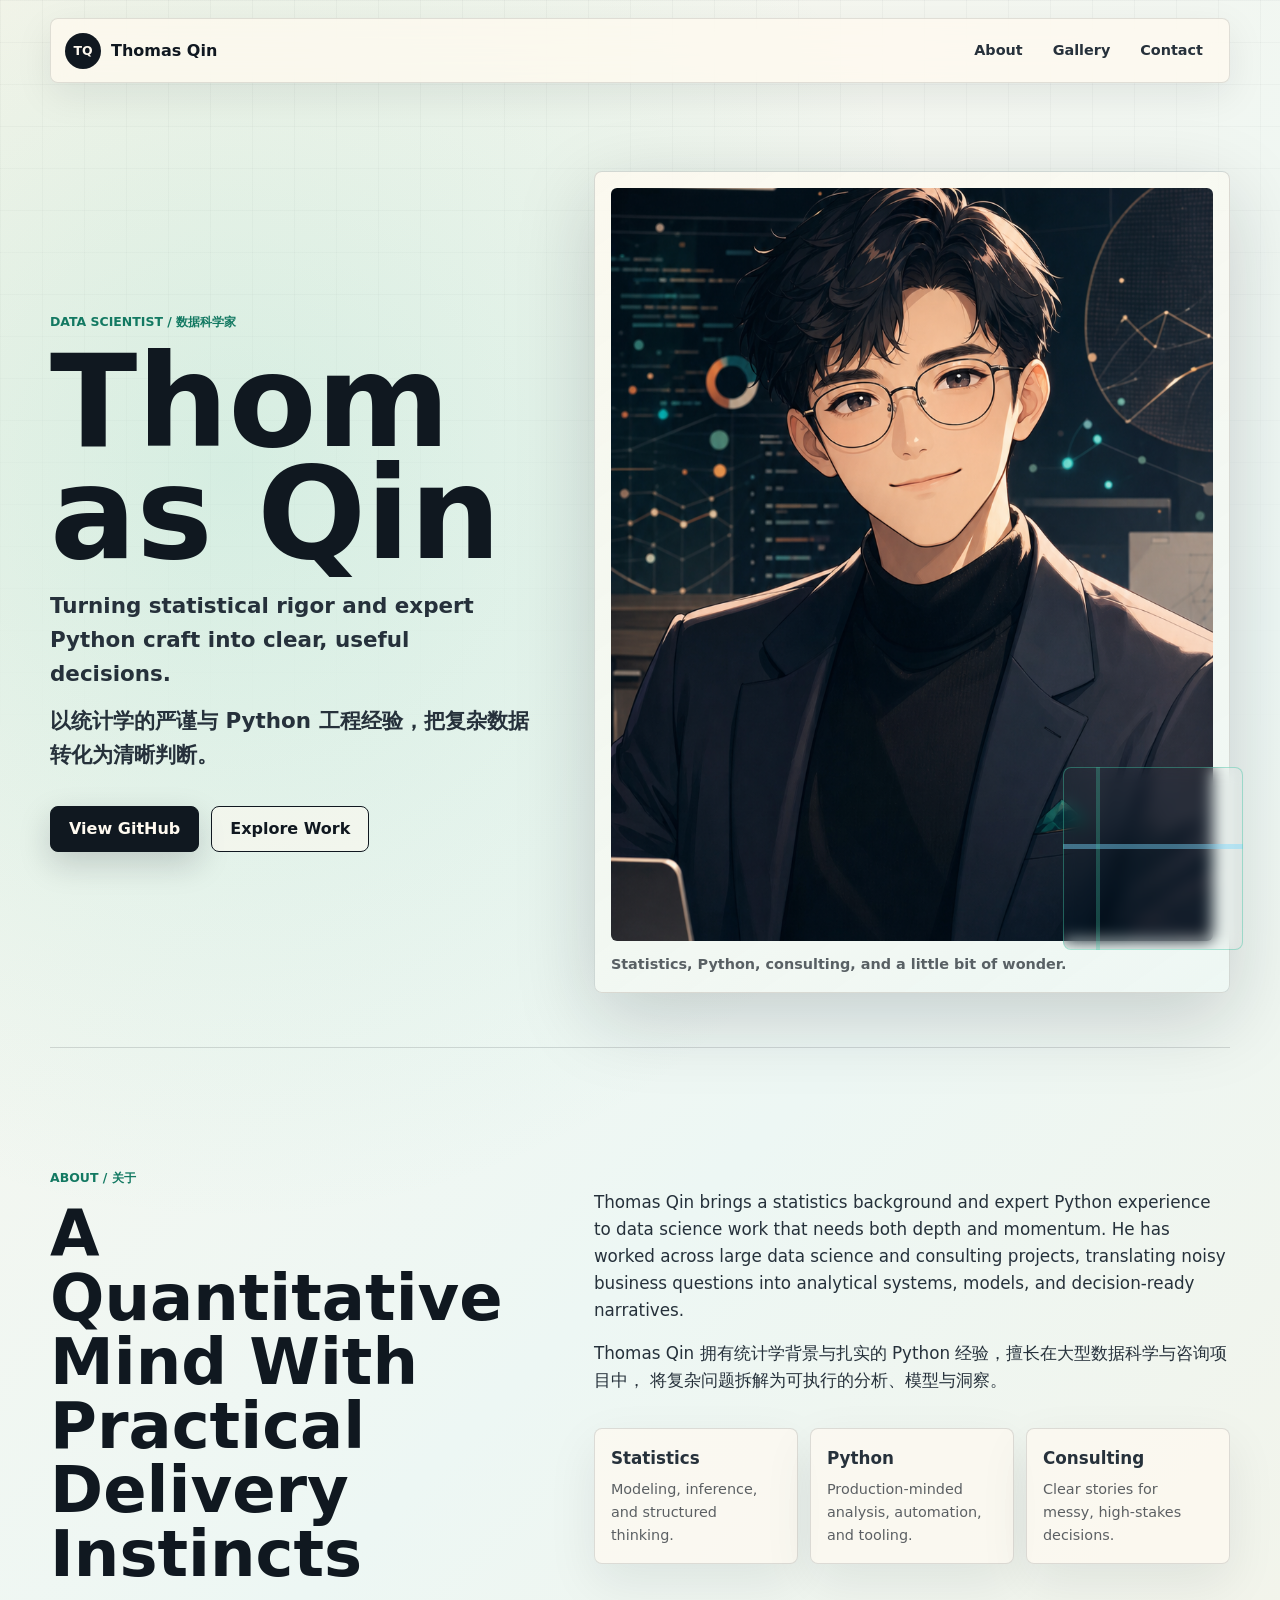
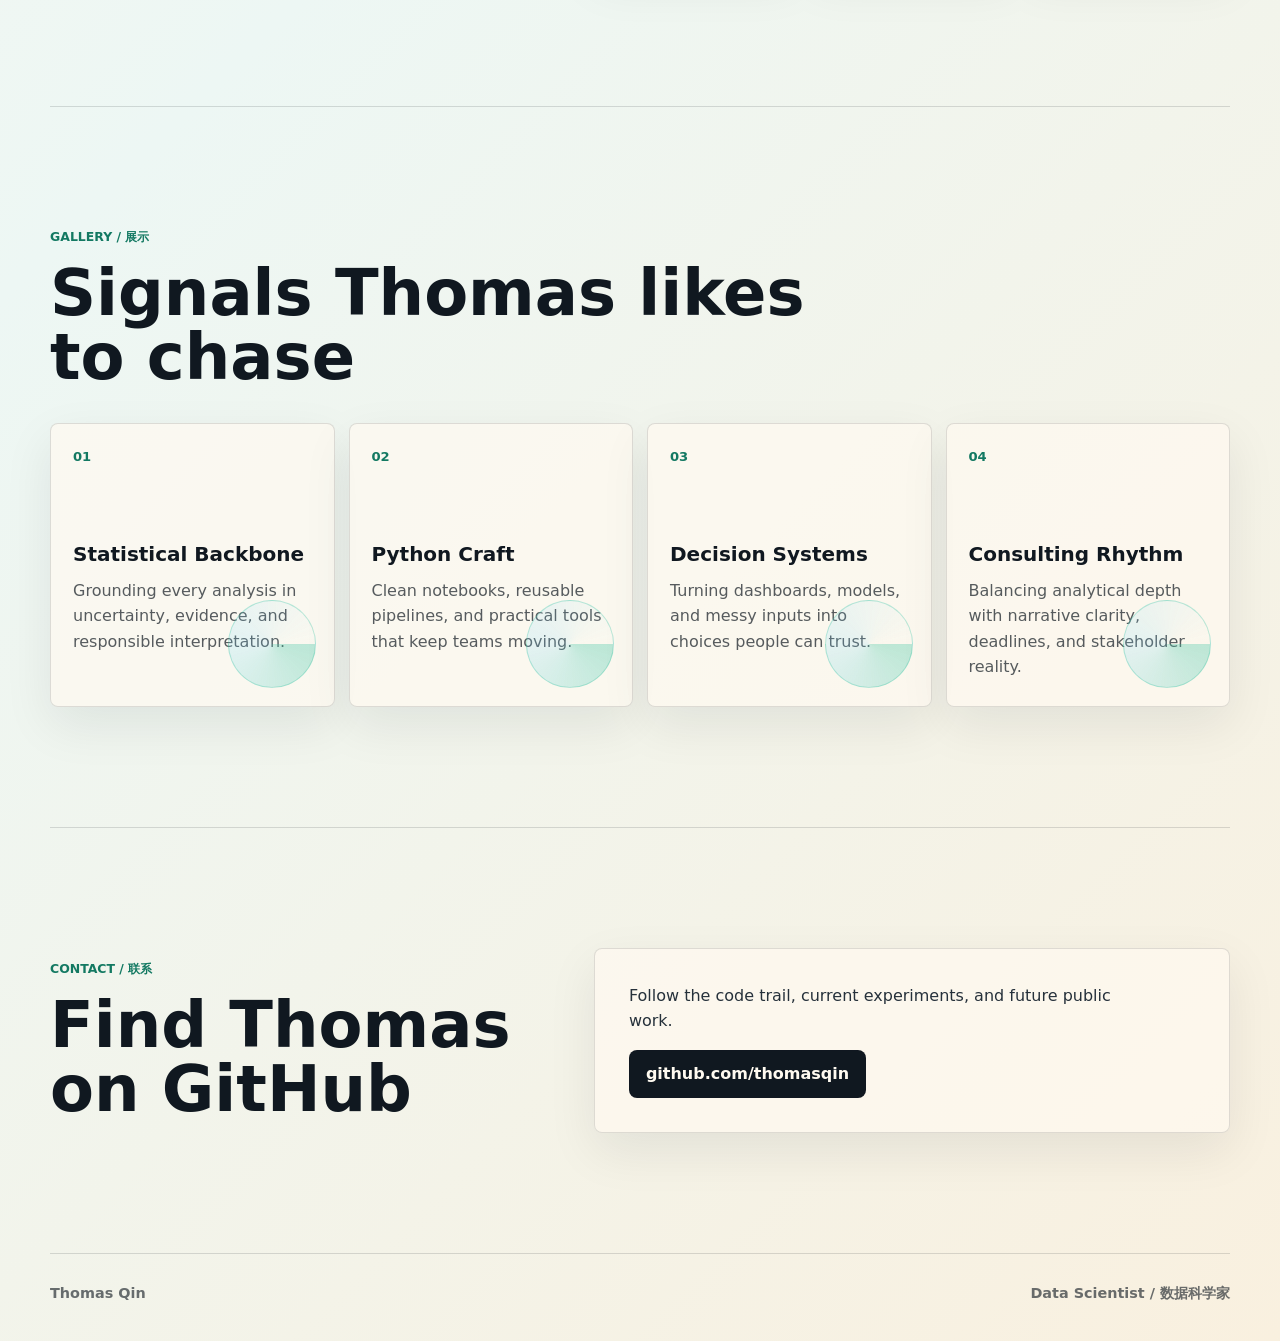
==== index.html @ 19045249 "Add personal website" ====
<!doctype html>
<html lang="en">
  <head>
    <meta charset="utf-8">
    <meta name="viewport" content="width=device-width, initial-scale=1">
    <meta
      name="description"
      content="Thomas Qin is a data scientist with a statistics background, expert Python experience, and large-scale consulting project work."
    >
    <title>Thomas Qin | Data Scientist</title>
    <link rel="stylesheet" href="styles.css">
  </head>
  <body>
    <header class="site-header" aria-label="Primary">
      <a class="brand" href="#top" aria-label="Thomas Qin home">
        <span class="brand-mark">TQ</span>
        <span>Thomas Qin</span>
      </a>
      <nav class="nav-links" aria-label="Site navigation">
        <a href="#about">About</a>
        <a href="#gallery">Gallery</a>
        <a href="#contact">Contact</a>
      </nav>
    </header>

    <main id="top">
      <section class="hero section-grid" aria-labelledby="hero-title">
        <div class="hero-copy">
          <p class="eyebrow">Data Scientist / 数据科学家</p>
          <h1 id="hero-title">Thomas Qin</h1>
          <p class="hero-tagline">
            Turning statistical rigor and expert Python craft into clear, useful
            decisions.
          </p>
          <p class="hero-tagline zh">
            以统计学的严谨与 Python 工程经验，把复杂数据转化为清晰判断。
          </p>
          <div class="hero-actions" aria-label="Profile actions">
            <a class="button primary" href="https://github.com/thomasqin" target="_blank" rel="noreferrer">
              View GitHub
            </a>
            <a class="button secondary" href="#gallery">Explore Work</a>
          </div>
        </div>

        <figure class="hero-visual">
          <img
            src="assets/thomas-anime-portrait.png"
            alt="Anime-inspired portrait of a data scientist in an elegant data studio"
          >
          <figcaption>
            Statistics, Python, consulting, and a little bit of wonder.
          </figcaption>
        </figure>
      </section>

      <section class="about section-grid" id="about" aria-labelledby="about-title">
        <div>
          <p class="eyebrow">About / 关于</p>
          <h2 id="about-title">A Quantitative Mind With Practical Delivery Instincts</h2>
        </div>
        <div class="about-copy">
          <p>
            Thomas Qin brings a statistics background and expert Python
            experience to data science work that needs both depth and momentum.
            He has worked across large data science and consulting projects,
            translating noisy business questions into analytical systems,
            models, and decision-ready narratives.
          </p>
          <p class="zh">
            Thomas Qin 拥有统计学背景与扎实的 Python 经验，擅长在大型数据科学与咨询项目中，
            将复杂问题拆解为可执行的分析、模型与洞察。
          </p>
          <dl class="stats-list" aria-label="Core strengths">
            <div>
              <dt>Statistics</dt>
              <dd>Modeling, inference, and structured thinking.</dd>
            </div>
            <div>
              <dt>Python</dt>
              <dd>Production-minded analysis, automation, and tooling.</dd>
            </div>
            <div>
              <dt>Consulting</dt>
              <dd>Clear stories for messy, high-stakes decisions.</dd>
            </div>
          </dl>
        </div>
      </section>

      <section class="gallery" id="gallery" aria-labelledby="gallery-title">
        <div class="section-heading">
          <p class="eyebrow">Gallery / 展示</p>
          <h2 id="gallery-title">Signals Thomas likes to chase</h2>
        </div>
        <div class="gallery-grid">
          <article class="gallery-card" tabindex="0">
            <span class="card-index">01</span>
            <h3>Statistical Backbone</h3>
            <p>Grounding every analysis in uncertainty, evidence, and responsible interpretation.</p>
          </article>
          <article class="gallery-card" tabindex="0">
            <span class="card-index">02</span>
            <h3>Python Craft</h3>
            <p>Clean notebooks, reusable pipelines, and practical tools that keep teams moving.</p>
          </article>
          <article class="gallery-card" tabindex="0">
            <span class="card-index">03</span>
            <h3>Decision Systems</h3>
            <p>Turning dashboards, models, and messy inputs into choices people can trust.</p>
          </article>
          <article class="gallery-card" tabindex="0">
            <span class="card-index">04</span>
            <h3>Consulting Rhythm</h3>
            <p>Balancing analytical depth with narrative clarity, deadlines, and stakeholder reality.</p>
          </article>
        </div>
      </section>

      <section class="contact section-grid" id="contact" aria-labelledby="contact-title">
        <div>
          <p class="eyebrow">Contact / 联系</p>
          <h2 id="contact-title">Find Thomas on GitHub</h2>
        </div>
        <div class="contact-panel">
          <p>
            Follow the code trail, current experiments, and future public work.
          </p>
          <a class="github-link" href="https://github.com/thomasqin" target="_blank" rel="noreferrer">
            github.com/thomasqin
          </a>
        </div>
      </section>
    </main>

    <footer class="site-footer">
      <span>Thomas Qin</span>
      <span>Data Scientist / 数据科学家</span>
    </footer>

    <script src="script.js"></script>
  </body>
</html>
---- styles.css ----
:root {
  --ink: #101820;
  --ink-soft: #26313b;
  --ivory: #f7f2e8;
  --paper: #fffaf0;
  --jade: #42c5a4;
  --cyan: #79d9ff;
  --gold: #d7a84f;
  --line: rgba(16, 24, 32, 0.14);
  --shadow: 0 24px 80px rgba(16, 24, 32, 0.18);
  --radius: 8px;
  --max-width: 1180px;
}

* {
  box-sizing: border-box;
}

html {
  scroll-behavior: smooth;
}

body {
  min-width: 320px;
  margin: 0;
  color: var(--ink);
  background:
    radial-gradient(circle at 18% 16%, rgba(66, 197, 164, 0.18), transparent 28%),
    linear-gradient(135deg, #fbf6ec 0%, #edf7f4 45%, #f9f0df 100%);
  font-family: system-ui, -apple-system, BlinkMacSystemFont, "Segoe UI", sans-serif;
  line-height: 1.6;
}

body::before {
  position: fixed;
  inset: 0;
  z-index: -1;
  pointer-events: none;
  content: "";
  background-image:
    linear-gradient(rgba(16, 24, 32, 0.04) 1px, transparent 1px),
    linear-gradient(90deg, rgba(16, 24, 32, 0.04) 1px, transparent 1px);
  background-size: 42px 42px;
  mask-image: linear-gradient(to bottom, rgba(0, 0, 0, 0.78), transparent 86%);
}

a {
  color: inherit;
  text-decoration: none;
}

img {
  display: block;
  max-width: 100%;
}

.site-header {
  position: sticky;
  top: 0;
  z-index: 20;
  display: flex;
  align-items: center;
  justify-content: space-between;
  gap: 24px;
  width: min(var(--max-width), calc(100% - 36px));
  margin: 18px auto 0;
  padding: 12px 14px;
  border: 1px solid rgba(16, 24, 32, 0.12);
  border-radius: var(--radius);
  background: rgba(255, 250, 240, 0.76);
  backdrop-filter: blur(18px);
  box-shadow: 0 12px 38px rgba(16, 24, 32, 0.08);
}

.brand,
.nav-links,
.hero-actions,
.site-footer {
  display: flex;
  align-items: center;
}

.brand {
  gap: 10px;
  font-weight: 800;
}

.brand-mark {
  display: inline-grid;
  width: 36px;
  height: 36px;
  place-items: center;
  border-radius: 50%;
  color: var(--paper);
  background: var(--ink);
  font-size: 0.78rem;
  letter-spacing: 0;
}

.nav-links {
  gap: 6px;
}

.nav-links a {
  padding: 8px 12px;
  border-radius: 999px;
  color: var(--ink-soft);
  font-size: 0.9rem;
  font-weight: 700;
}

.nav-links a:hover,
.nav-links a:focus-visible {
  background: rgba(66, 197, 164, 0.18);
  outline: none;
}

main {
  width: min(var(--max-width), calc(100% - 36px));
  margin: 0 auto;
}

.section-grid {
  display: grid;
  grid-template-columns: minmax(0, 0.86fr) minmax(320px, 1.14fr);
  gap: clamp(28px, 5vw, 72px);
  align-items: center;
}

.hero {
  min-height: calc(100vh - 84px);
  padding: clamp(48px, 7vw, 88px) 0 54px;
}

.eyebrow {
  margin: 0 0 14px;
  color: #137962;
  font-size: 0.78rem;
  font-weight: 800;
  letter-spacing: 0;
  text-transform: uppercase;
}

h1,
h2,
h3,
p {
  margin-top: 0;
}

h1 {
  max-width: 760px;
  margin-bottom: 18px;
  font-size: clamp(4rem, 11vw, 8rem);
  line-height: 0.88;
  letter-spacing: 0;
  overflow-wrap: break-word;
}

h2 {
  margin-bottom: 0;
  font-size: clamp(2rem, 5vw, 4.8rem);
  line-height: 1;
  letter-spacing: 0;
}

h3 {
  margin-bottom: 12px;
  font-size: 1.25rem;
  line-height: 1.15;
}

.hero-tagline {
  max-width: 620px;
  margin-bottom: 12px;
  color: var(--ink-soft);
  font-size: clamp(1.08rem, 2vw, 1.34rem);
  font-weight: 600;
}

.zh {
  font-family: "Microsoft YaHei", "PingFang SC", "Noto Sans CJK SC", system-ui, sans-serif;
}

.hero-actions {
  flex-wrap: wrap;
  gap: 12px;
  margin-top: 34px;
}

.button {
  display: inline-flex;
  min-height: 46px;
  align-items: center;
  justify-content: center;
  padding: 0 18px;
  border: 1px solid var(--ink);
  border-radius: var(--radius);
  font-weight: 800;
  transition: transform 180ms ease, box-shadow 180ms ease, background 180ms ease;
}

.button:hover,
.button:focus-visible {
  transform: translateY(-2px);
  outline: none;
}

.button.primary {
  color: var(--paper);
  background: var(--ink);
  box-shadow: 0 12px 32px rgba(16, 24, 32, 0.18);
}

.button.secondary {
  background: rgba(255, 250, 240, 0.52);
}

.hero-visual {
  position: relative;
  margin: 0;
  padding: clamp(10px, 1.4vw, 16px);
  border: 1px solid rgba(16, 24, 32, 0.14);
  border-radius: var(--radius);
  background: linear-gradient(145deg, rgba(255, 250, 240, 0.82), rgba(237, 247, 244, 0.72));
  box-shadow: var(--shadow);
}

.hero-visual::after {
  position: absolute;
  right: -14px;
  bottom: 42px;
  width: 28%;
  height: 22%;
  border: 1px solid rgba(66, 197, 164, 0.42);
  border-radius: var(--radius);
  content: "";
  background:
    linear-gradient(90deg, transparent 0 18%, rgba(66, 197, 164, 0.3) 18% 20%, transparent 20%),
    linear-gradient(180deg, transparent 0 42%, rgba(121, 217, 255, 0.44) 42% 45%, transparent 45%);
  backdrop-filter: blur(8px);
}

.hero-visual img {
  width: 100%;
  aspect-ratio: 4 / 5;
  border-radius: calc(var(--radius) - 2px);
  object-fit: cover;
}

.hero-visual figcaption {
  margin-top: 12px;
  color: rgba(16, 24, 32, 0.68);
  font-size: 0.9rem;
  font-weight: 700;
}

.about,
.contact {
  padding: clamp(72px, 10vw, 120px) 0;
  border-top: 1px solid var(--line);
}

.about-copy {
  color: var(--ink-soft);
  font-size: 1.05rem;
}

.stats-list {
  display: grid;
  grid-template-columns: repeat(3, minmax(0, 1fr));
  gap: 12px;
  margin: 34px 0 0;
}

.stats-list div,
.gallery-card,
.contact-panel {
  border: 1px solid rgba(16, 24, 32, 0.13);
  border-radius: var(--radius);
  background: rgba(255, 250, 240, 0.68);
  box-shadow: 0 18px 50px rgba(16, 24, 32, 0.08);
}

.stats-list div {
  padding: 16px;
}

.stats-list dt {
  margin-bottom: 6px;
  font-weight: 900;
}

.stats-list dd {
  margin: 0;
  color: rgba(16, 24, 32, 0.68);
  font-size: 0.9rem;
}

.gallery {
  padding: clamp(72px, 10vw, 120px) 0;
  border-top: 1px solid var(--line);
}

.section-heading {
  max-width: 760px;
  margin-bottom: 34px;
}

.gallery-grid {
  display: grid;
  grid-template-columns: repeat(4, minmax(0, 1fr));
  gap: 14px;
}

.gallery-card {
  position: relative;
  min-height: 284px;
  padding: 22px;
  overflow: hidden;
  transition: transform 220ms ease, background 220ms ease, box-shadow 220ms ease;
}

.gallery-card::before {
  position: absolute;
  inset: auto 18px 18px auto;
  width: 86px;
  height: 86px;
  border: 1px solid rgba(66, 197, 164, 0.34);
  border-radius: 50%;
  content: "";
  background: conic-gradient(from 90deg, rgba(66, 197, 164, 0.34), rgba(121, 217, 255, 0.18), transparent);
}

.gallery-card.is-active,
.gallery-card:hover,
.gallery-card:focus-visible {
  transform: translateY(-6px);
  background: rgba(255, 250, 240, 0.9);
  box-shadow: 0 24px 72px rgba(16, 24, 32, 0.14);
  outline: none;
}

.card-index {
  display: block;
  margin-bottom: 76px;
  color: #137962;
  font-size: 0.82rem;
  font-weight: 900;
}

.gallery-card p {
  margin-bottom: 0;
  color: rgba(16, 24, 32, 0.7);
}

.contact-panel {
  padding: clamp(22px, 3vw, 34px);
}

.contact-panel p {
  max-width: 520px;
  color: var(--ink-soft);
}

.github-link {
  display: inline-flex;
  max-width: 100%;
  min-height: 48px;
  align-items: center;
  padding: 0 16px;
  border: 1px solid rgba(16, 24, 32, 0.2);
  border-radius: var(--radius);
  overflow-wrap: anywhere;
  color: var(--paper);
  background: var(--ink);
  font-weight: 900;
}

.site-footer {
  justify-content: space-between;
  gap: 18px;
  width: min(var(--max-width), calc(100% - 36px));
  margin: 0 auto;
  padding: 28px 0 36px;
  border-top: 1px solid var(--line);
  color: rgba(16, 24, 32, 0.62);
  font-size: 0.9rem;
  font-weight: 700;
}

@media (max-width: 900px) {
  .section-grid,
  .gallery-grid,
  .stats-list {
    grid-template-columns: 1fr;
  }

  .hero {
    min-height: auto;
  }

  .hero-visual {
    max-width: 560px;
  }

  .gallery-card {
    min-height: 220px;
  }

  .card-index {
    margin-bottom: 42px;
  }
}

@media (max-width: 620px) {
  .site-header {
    align-items: flex-start;
    flex-direction: column;
  }

  .nav-links {
    width: 100%;
    justify-content: space-between;
  }

  .nav-links a {
    padding-inline: 8px;
  }

  main,
  .site-header,
  .site-footer {
    width: min(100% - 24px, var(--max-width));
  }

  .hero-actions,
  .site-footer {
    align-items: stretch;
    flex-direction: column;
  }

  .button,
  .github-link {
    width: 100%;
  }
}

@media (prefers-reduced-motion: reduce) {
  *,
  *::before,
  *::after {
    scroll-behavior: auto !important;
    transition-duration: 0.01ms !important;
    animation-duration: 0.01ms !important;
    animation-iteration-count: 1 !important;
  }
}
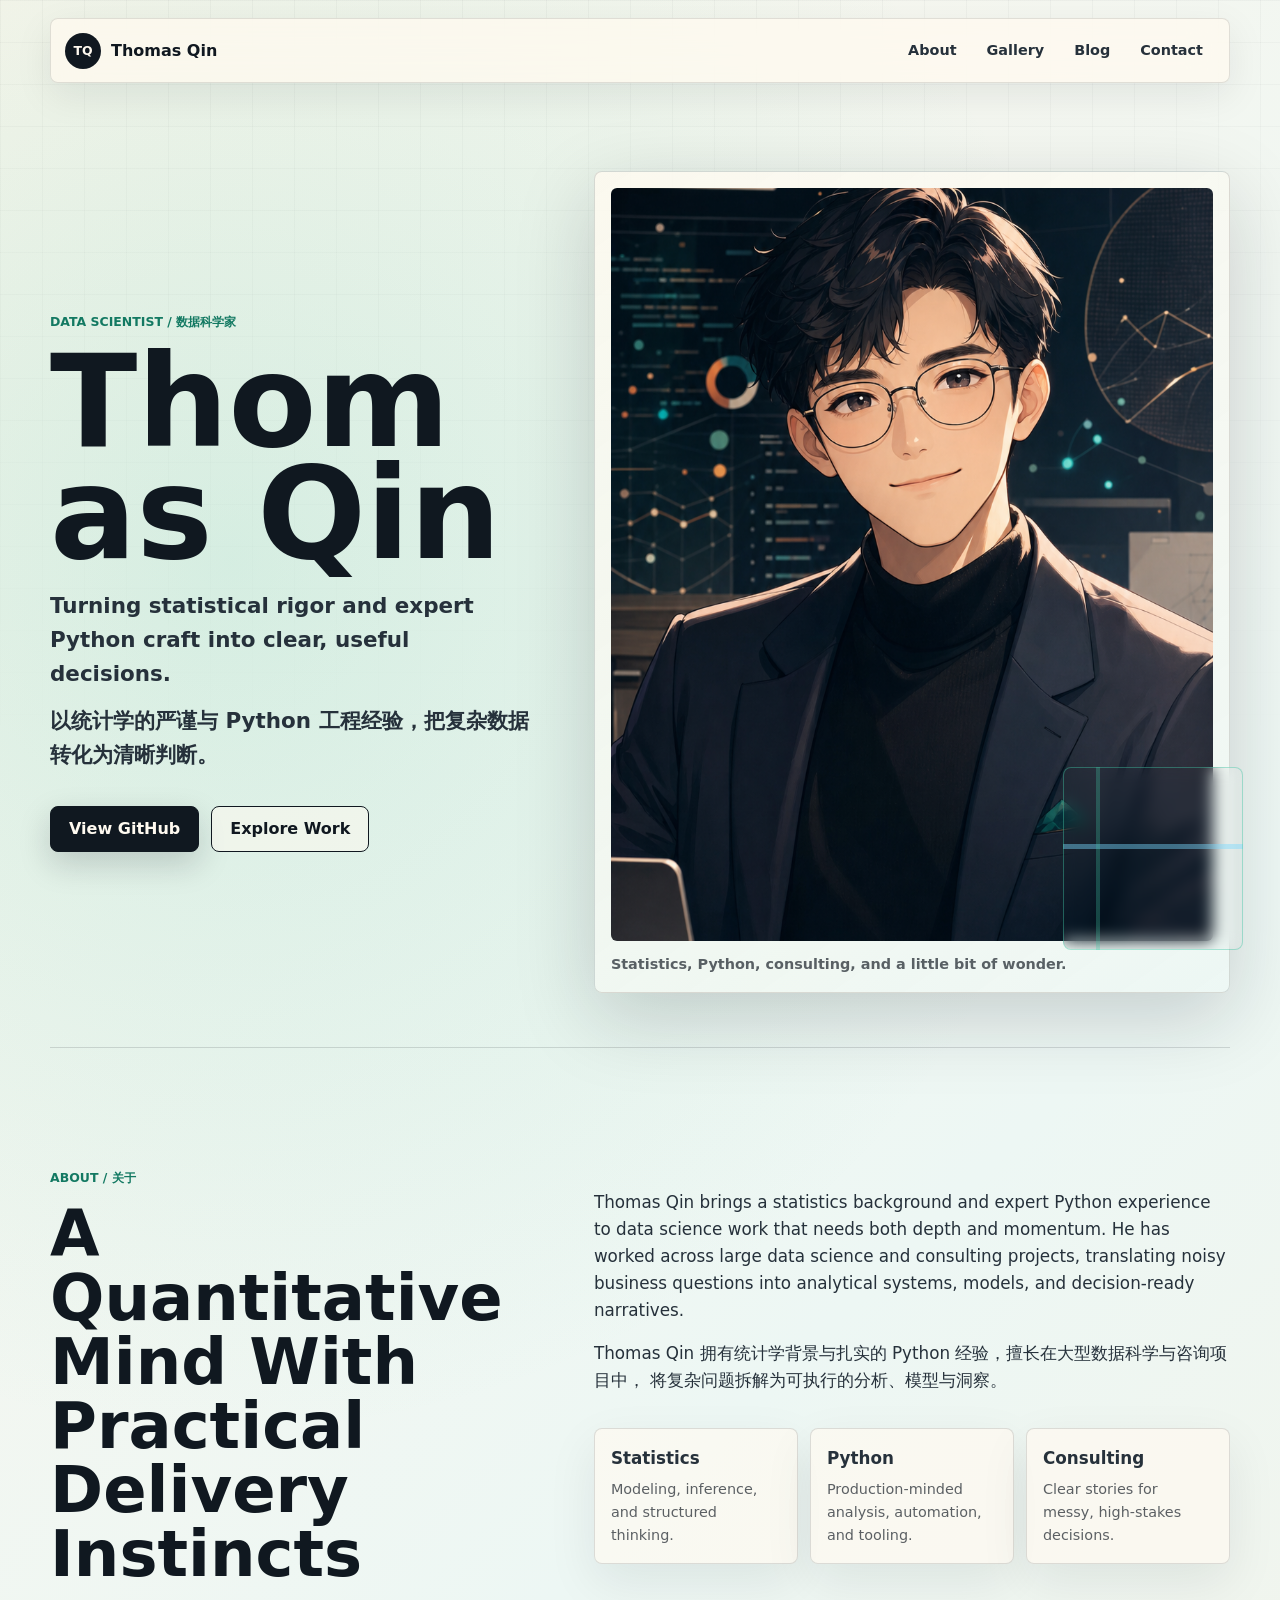
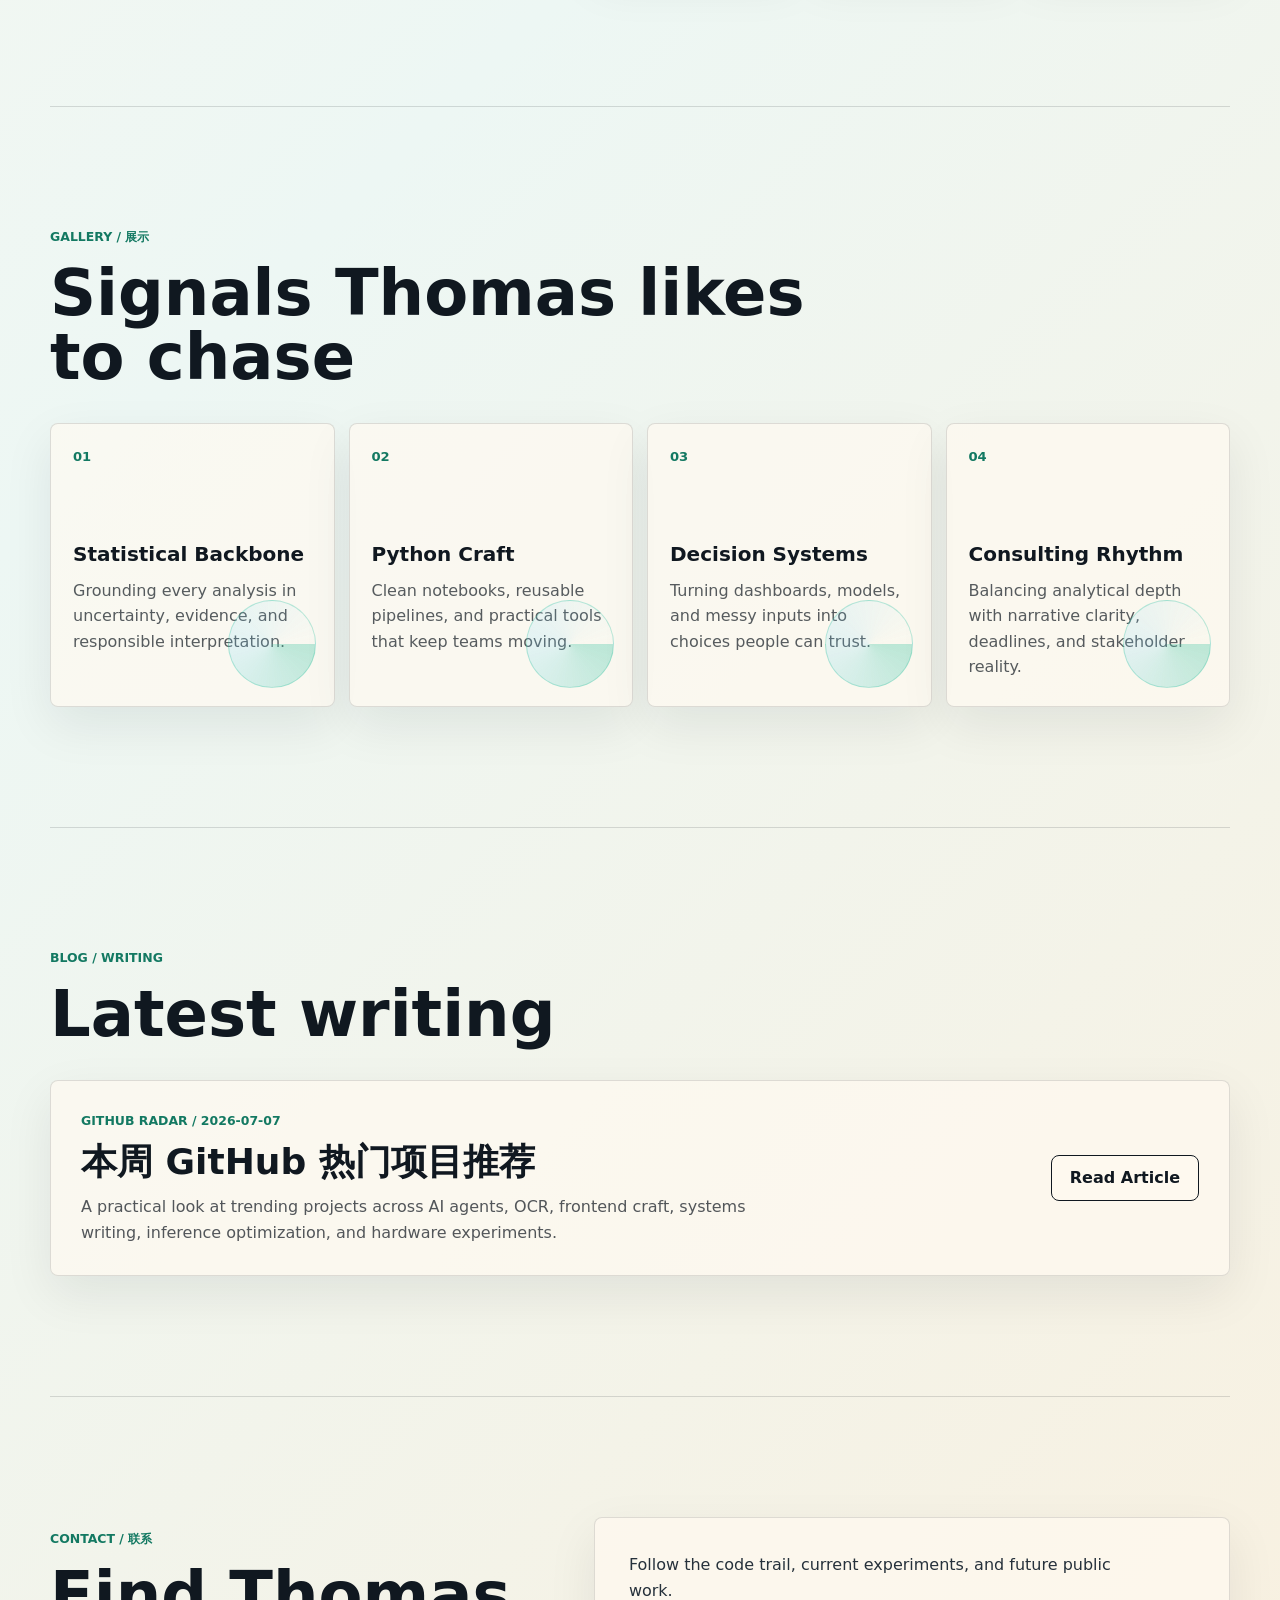
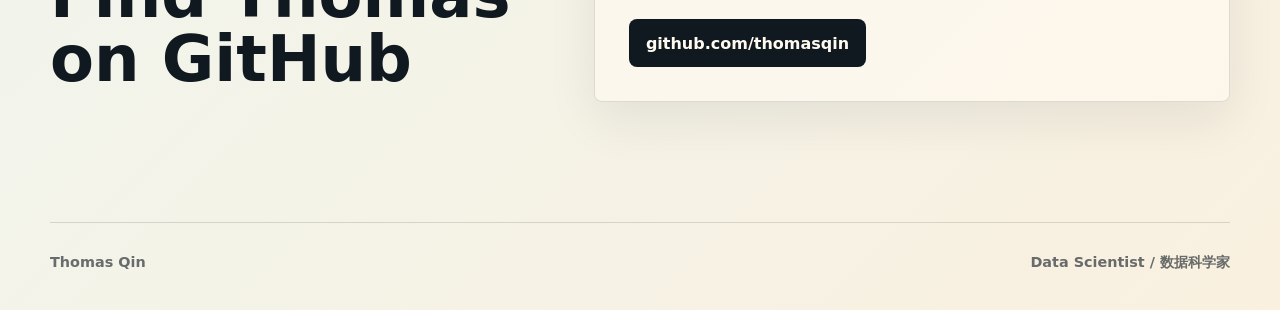
==== commit 734a13a7: "Add GitHub trending projects article" ====
--- a/index.html
+++ b/index.html
@@ -19,6 +19,7 @@
       <nav class="nav-links" aria-label="Site navigation">
         <a href="#about">About</a>
         <a href="#gallery">Gallery</a>
+        <a href="#blog">Blog</a>
         <a href="#contact">Contact</a>
       </nav>
     </header>
@@ -117,6 +118,27 @@
         </div>
       </section>
 
+      <section class="blog-preview" id="blog" aria-labelledby="blog-title">
+        <div class="section-heading">
+          <p class="eyebrow">Blog / Writing</p>
+          <h2 id="blog-title">Latest writing</h2>
+        </div>
+        <article class="post-card">
+          <div>
+            <p class="post-meta">GitHub Radar / 2026-07-07</p>
+            <h3>本周 GitHub 热门项目推荐</h3>
+            <p>
+              A practical look at trending projects across AI agents, OCR,
+              frontend craft, systems writing, inference optimization, and
+              hardware experiments.
+            </p>
+          </div>
+          <a class="button secondary" href="blog/github-trending-projects-2026-07-07.html">
+            Read Article
+          </a>
+        </article>
+      </section>
+
       <section class="contact section-grid" id="contact" aria-labelledby="contact-title">
         <div>
           <p class="eyebrow">Contact / 联系</p>
--- a/styles.css
+++ b/styles.css
@@ -256,6 +256,7 @@
 }
 
 .about,
+.blog-preview,
 .contact {
   padding: clamp(72px, 10vw, 120px) 0;
   border-top: 1px solid var(--line);
@@ -275,6 +276,7 @@
 
 .stats-list div,
 .gallery-card,
+.post-card,
 .contact-panel {
   border: 1px solid rgba(16, 24, 32, 0.13);
   border-radius: var(--radius);
@@ -352,6 +354,100 @@
 .gallery-card p {
   margin-bottom: 0;
   color: rgba(16, 24, 32, 0.7);
+}
+
+.post-card {
+  display: flex;
+  align-items: center;
+  justify-content: space-between;
+  gap: 24px;
+  padding: clamp(20px, 3vw, 30px);
+}
+
+.post-card h3 {
+  font-size: clamp(1.35rem, 3vw, 2.25rem);
+  overflow-wrap: anywhere;
+}
+
+.post-card p {
+  max-width: 720px;
+  margin-bottom: 0;
+  color: rgba(16, 24, 32, 0.72);
+}
+
+.post-meta {
+  margin-bottom: 10px !important;
+  color: #137962 !important;
+  font-size: 0.78rem;
+  font-weight: 900;
+  letter-spacing: 0;
+  text-transform: uppercase;
+}
+
+.article-shell {
+  max-width: 920px;
+}
+
+.article {
+  padding: clamp(54px, 8vw, 92px) 0 clamp(72px, 10vw, 120px);
+}
+
+.article-header {
+  margin-bottom: clamp(40px, 7vw, 72px);
+}
+
+.article-header h1 {
+  max-width: 900px;
+  font-size: clamp(2.8rem, 7vw, 5.8rem);
+  line-height: 0.98;
+  overflow-wrap: anywhere;
+}
+
+.article-lede {
+  max-width: 820px;
+  color: var(--ink-soft);
+  font-size: clamp(1.08rem, 2vw, 1.34rem);
+  font-weight: 650;
+}
+
+.article-section {
+  padding: clamp(30px, 5vw, 52px) 0;
+  border-top: 1px solid var(--line);
+}
+
+.article-section h2 {
+  margin-bottom: 22px;
+  font-size: clamp(1.6rem, 3.6vw, 2.9rem);
+  line-height: 1.08;
+  overflow-wrap: anywhere;
+}
+
+.article-section p,
+.article-footer p {
+  color: var(--ink-soft);
+  font-size: 1.05rem;
+}
+
+.article-section a {
+  color: #0c725d;
+  font-weight: 850;
+  overflow-wrap: anywhere;
+}
+
+.article-section a:hover,
+.article-section a:focus-visible {
+  color: var(--ink);
+  outline: none;
+  text-decoration: underline;
+  text-decoration-thickness: 2px;
+  text-underline-offset: 4px;
+}
+
+.article-footer {
+  display: grid;
+  gap: 24px;
+  padding-top: clamp(32px, 5vw, 56px);
+  border-top: 1px solid var(--line);
 }
 
 .contact-panel {
@@ -396,6 +492,11 @@
     grid-template-columns: 1fr;
   }
 
+  .post-card {
+    align-items: stretch;
+    flex-direction: column;
+  }
+
   .hero {
     min-height: auto;
   }
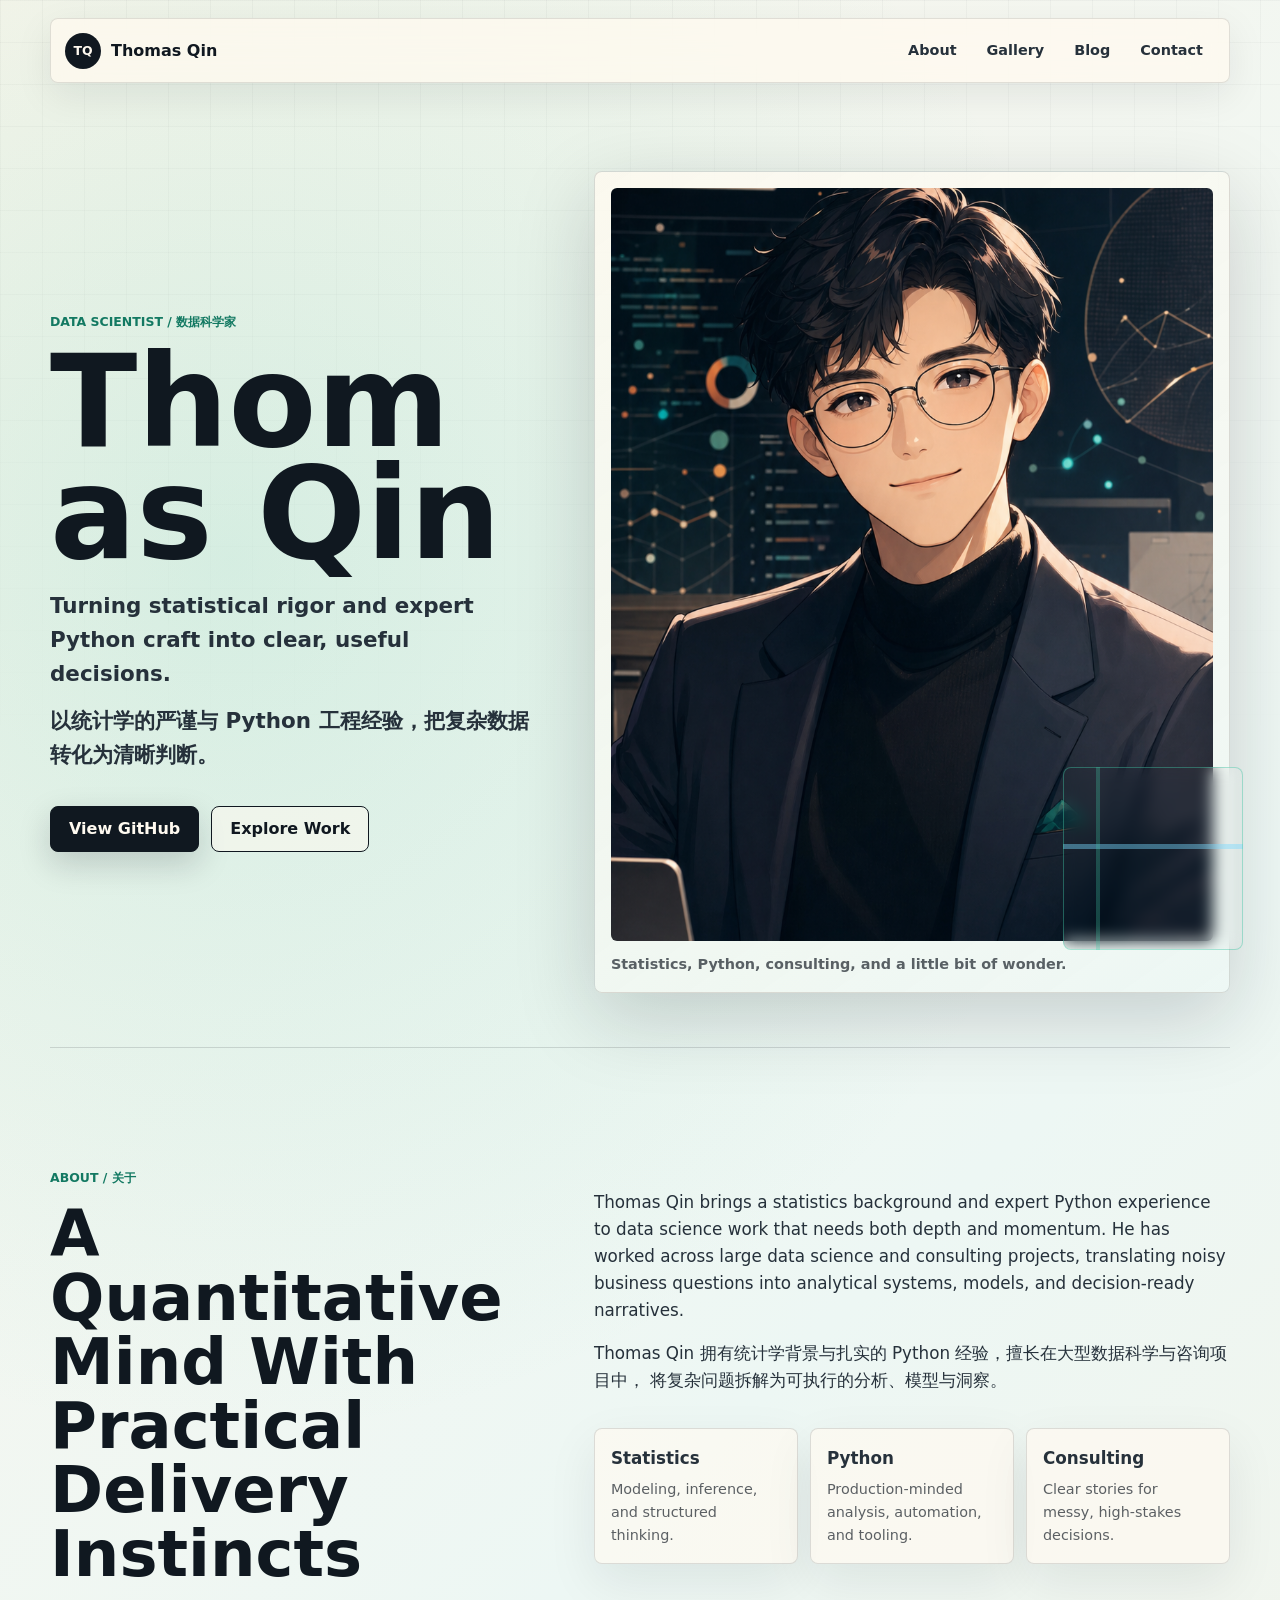
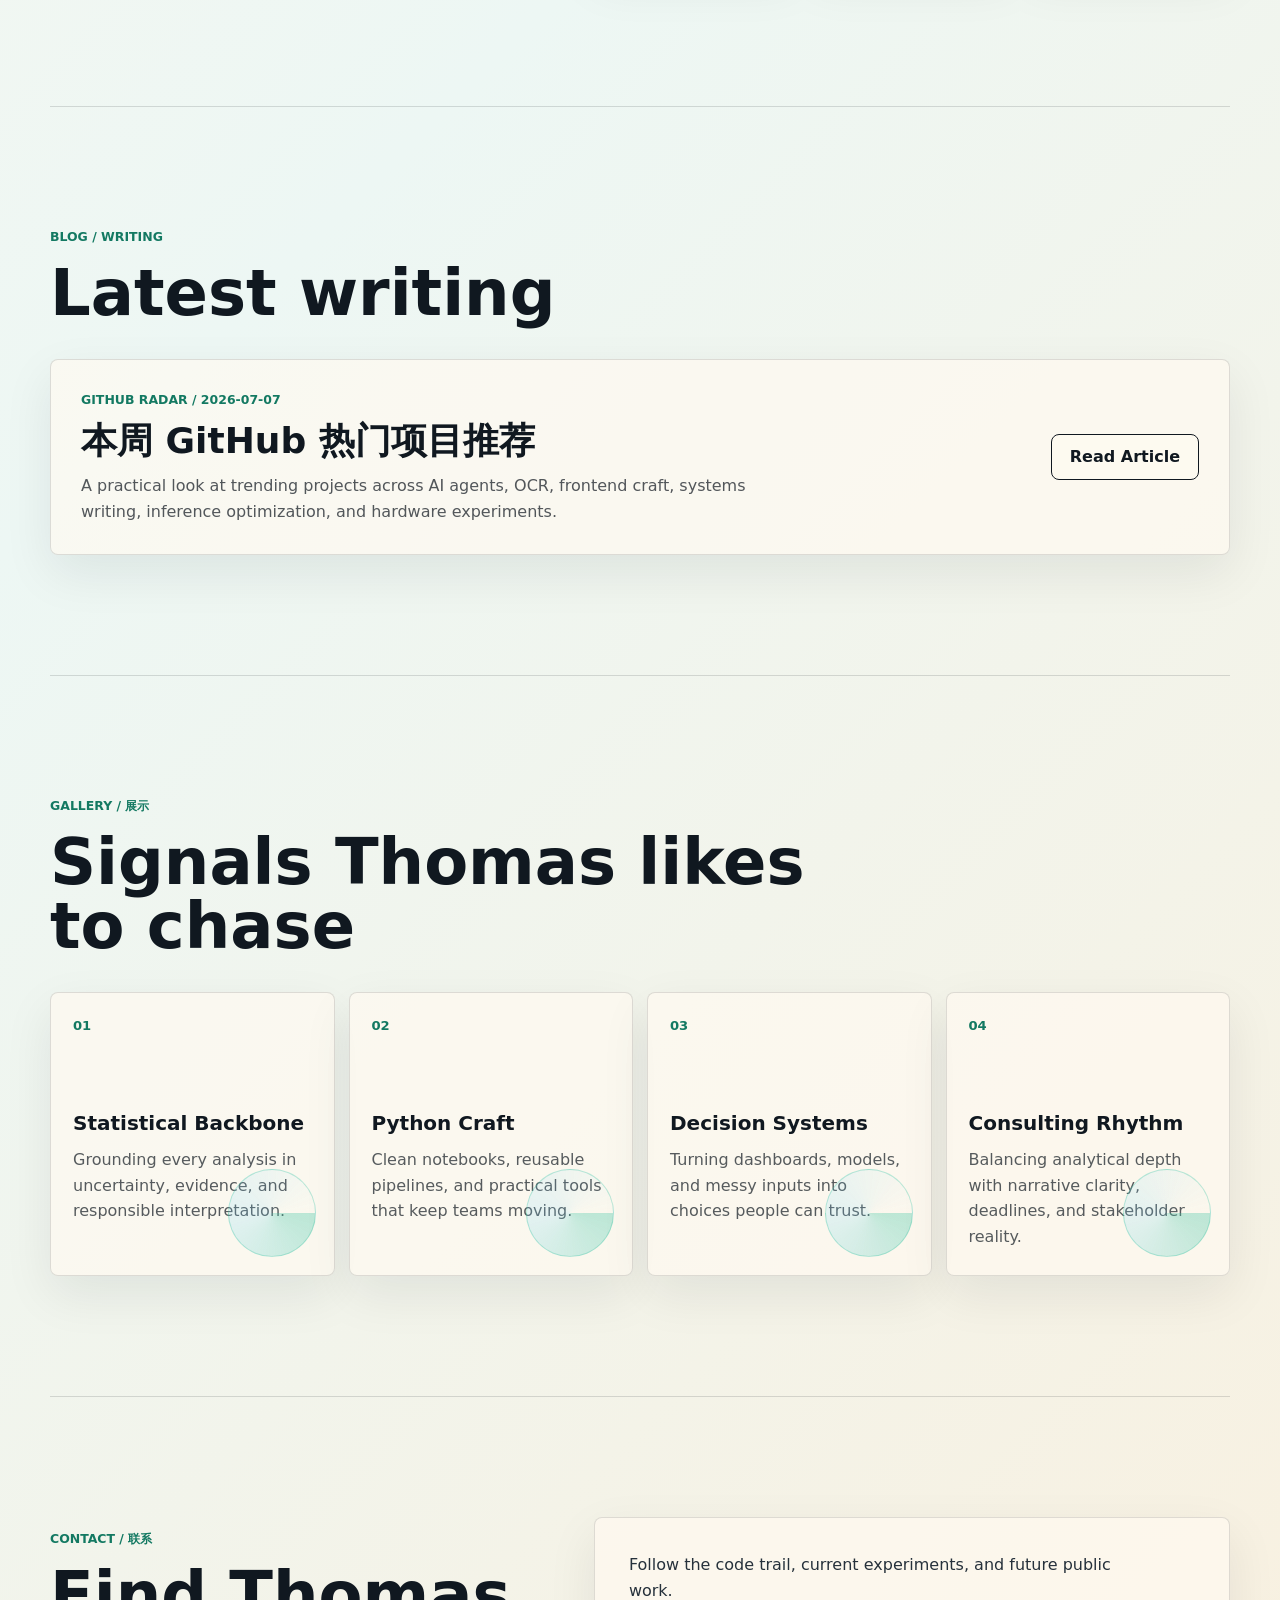
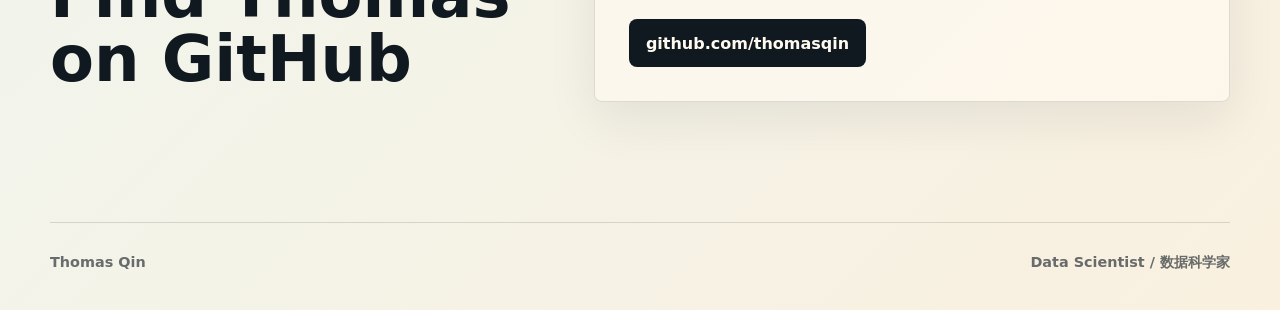
==== commit 6485354b: "Move blog preview above gallery" ====
--- a/index.html
+++ b/index.html
@@ -89,6 +89,27 @@
         </div>
       </section>
 
+      <section class="blog-preview" id="blog" aria-labelledby="blog-title">
+        <div class="section-heading">
+          <p class="eyebrow">Blog / Writing</p>
+          <h2 id="blog-title">Latest writing</h2>
+        </div>
+        <article class="post-card">
+          <div>
+            <p class="post-meta">GitHub Radar / 2026-07-07</p>
+            <h3>本周 GitHub 热门项目推荐</h3>
+            <p>
+              A practical look at trending projects across AI agents, OCR,
+              frontend craft, systems writing, inference optimization, and
+              hardware experiments.
+            </p>
+          </div>
+          <a class="button secondary" href="blog/github-trending-projects-2026-07-07.html">
+            Read Article
+          </a>
+        </article>
+      </section>
+
       <section class="gallery" id="gallery" aria-labelledby="gallery-title">
         <div class="section-heading">
           <p class="eyebrow">Gallery / 展示</p>
@@ -118,27 +139,6 @@
         </div>
       </section>
 
-      <section class="blog-preview" id="blog" aria-labelledby="blog-title">
-        <div class="section-heading">
-          <p class="eyebrow">Blog / Writing</p>
-          <h2 id="blog-title">Latest writing</h2>
-        </div>
-        <article class="post-card">
-          <div>
-            <p class="post-meta">GitHub Radar / 2026-07-07</p>
-            <h3>本周 GitHub 热门项目推荐</h3>
-            <p>
-              A practical look at trending projects across AI agents, OCR,
-              frontend craft, systems writing, inference optimization, and
-              hardware experiments.
-            </p>
-          </div>
-          <a class="button secondary" href="blog/github-trending-projects-2026-07-07.html">
-            Read Article
-          </a>
-        </article>
-      </section>
-
       <section class="contact section-grid" id="contact" aria-labelledby="contact-title">
         <div>
           <p class="eyebrow">Contact / 联系</p>
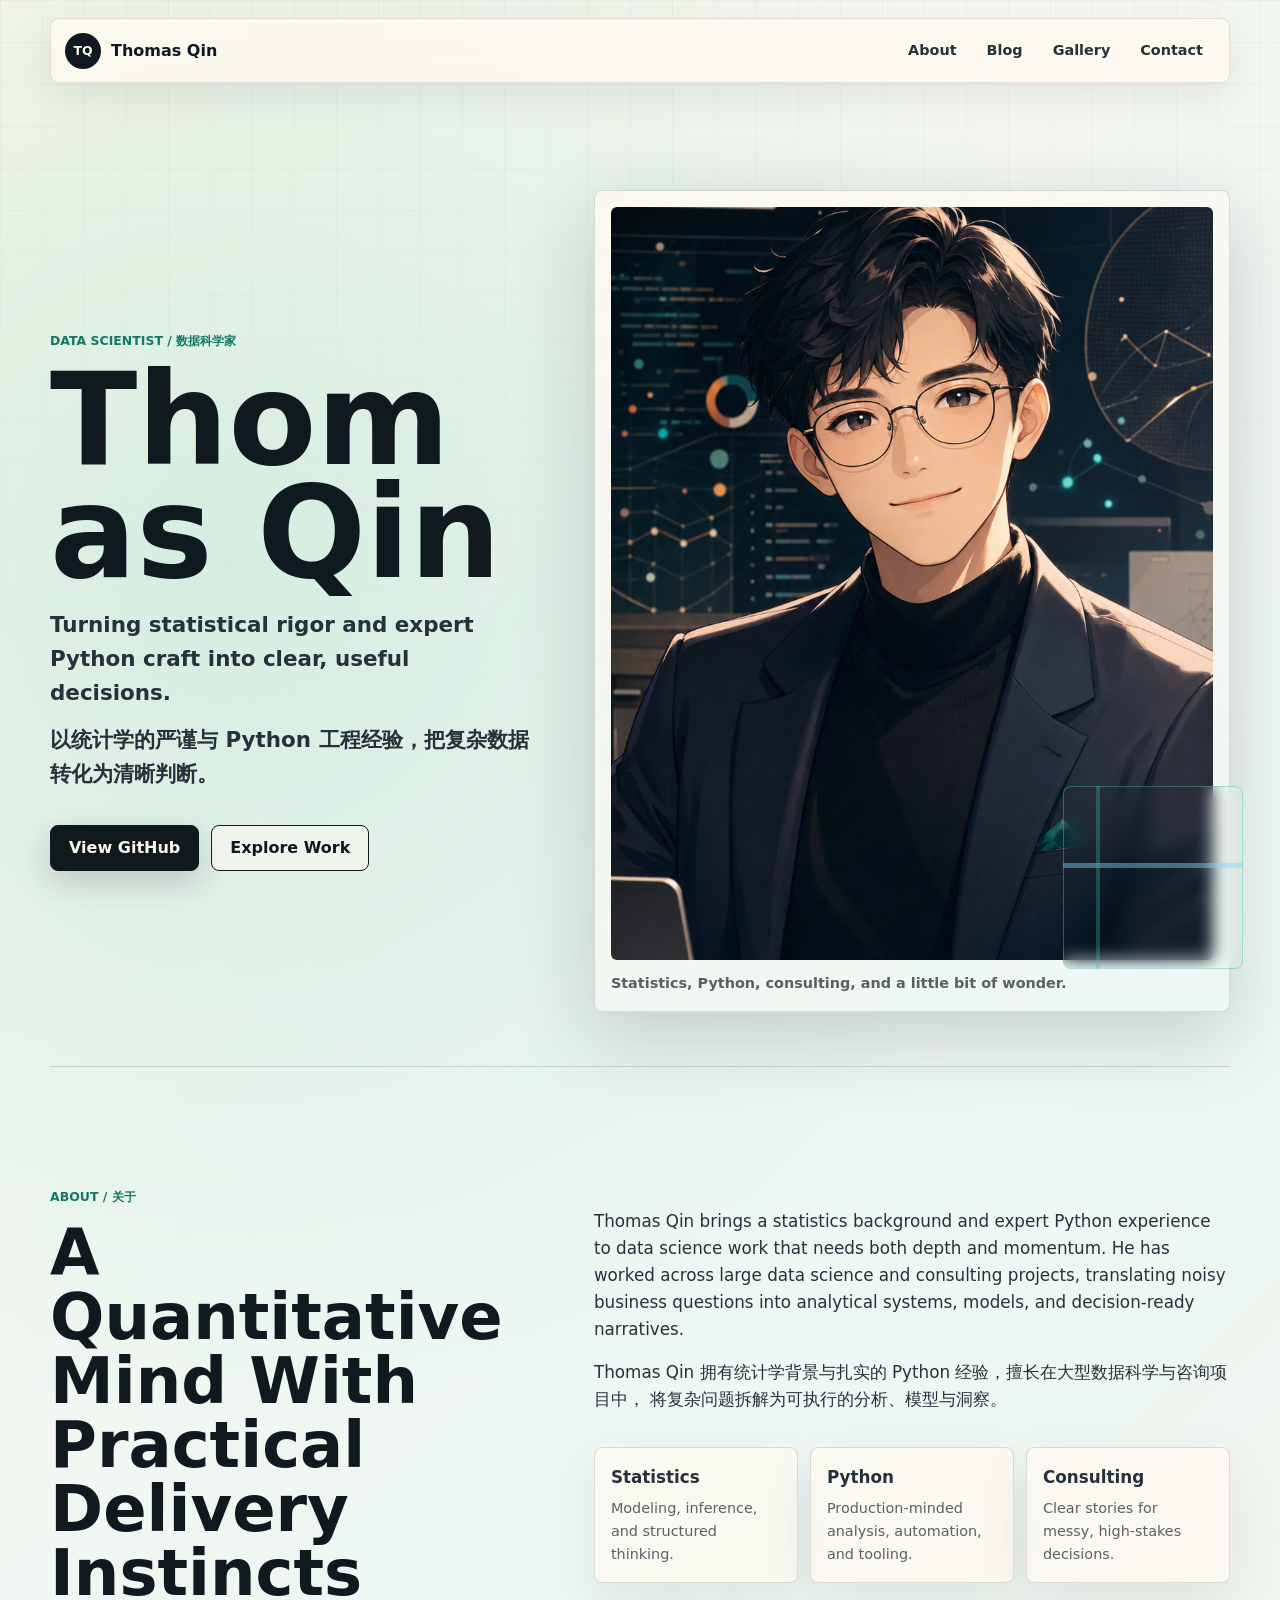
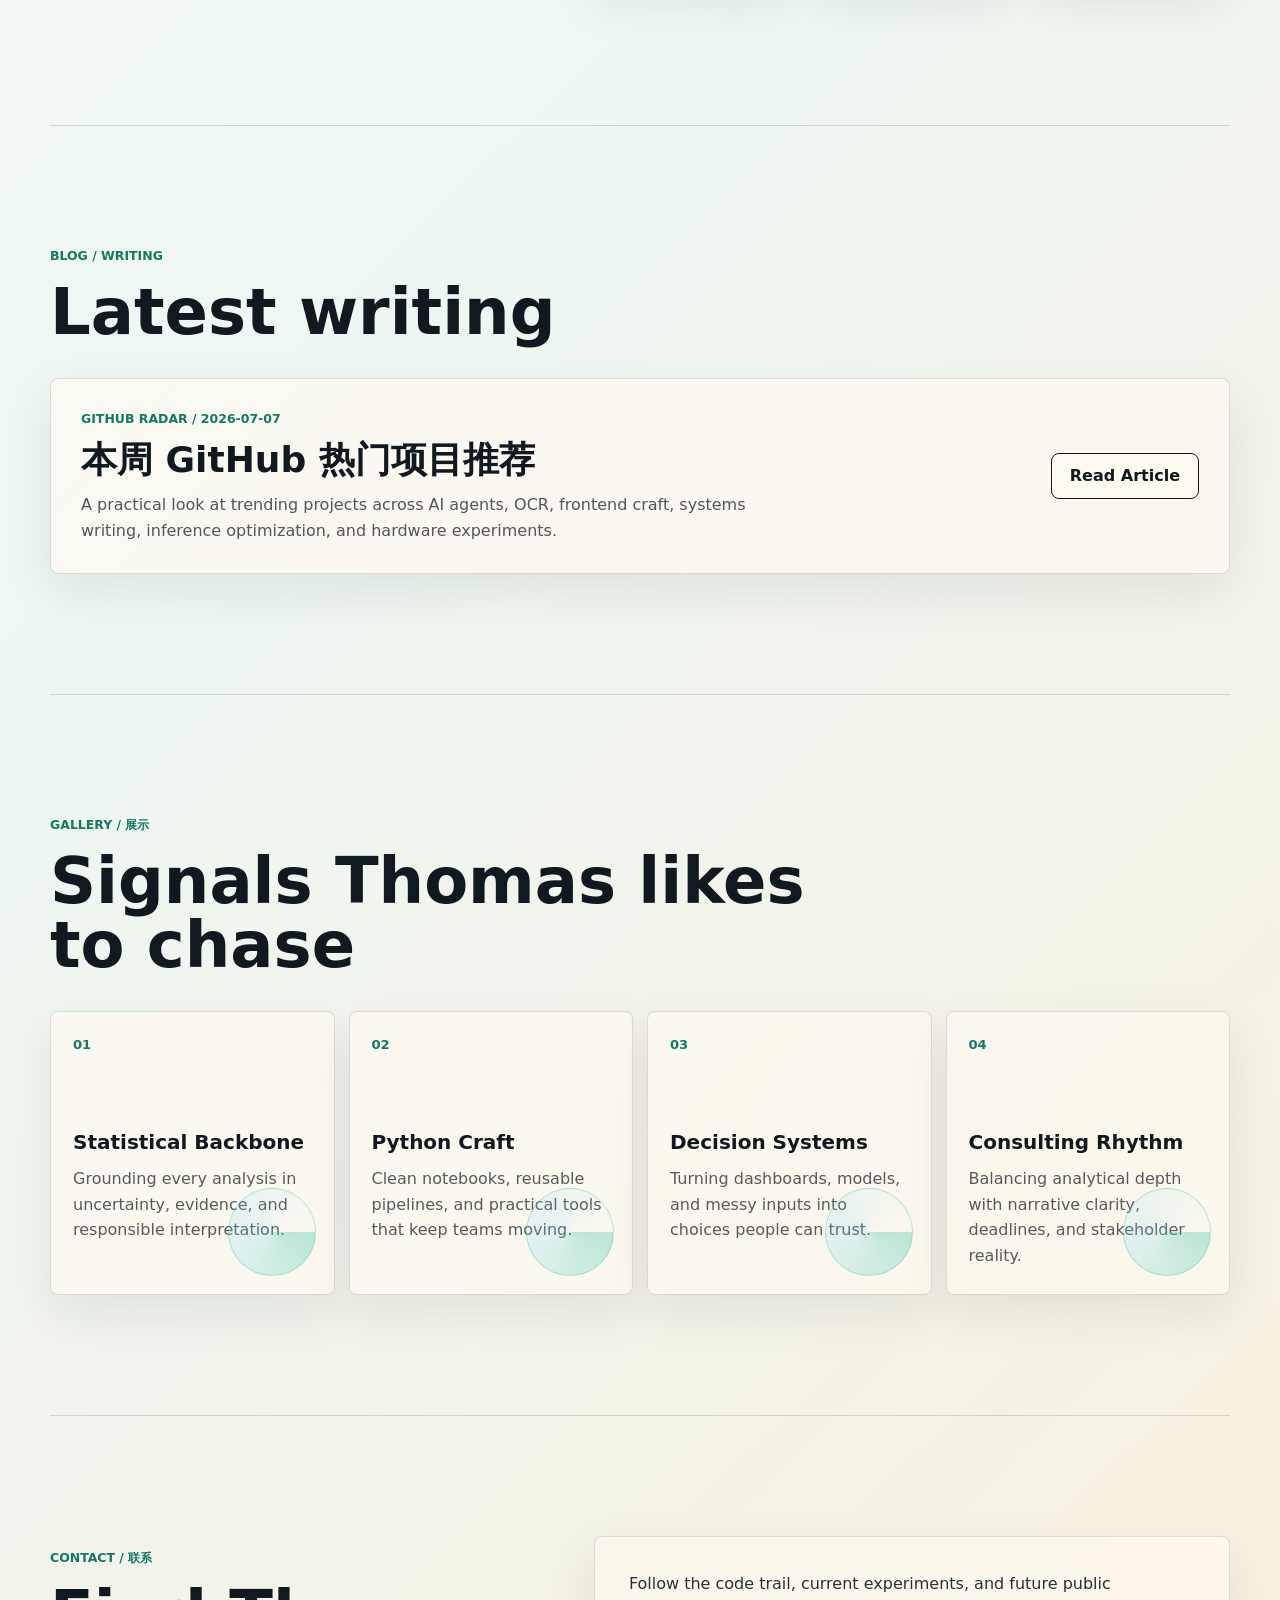
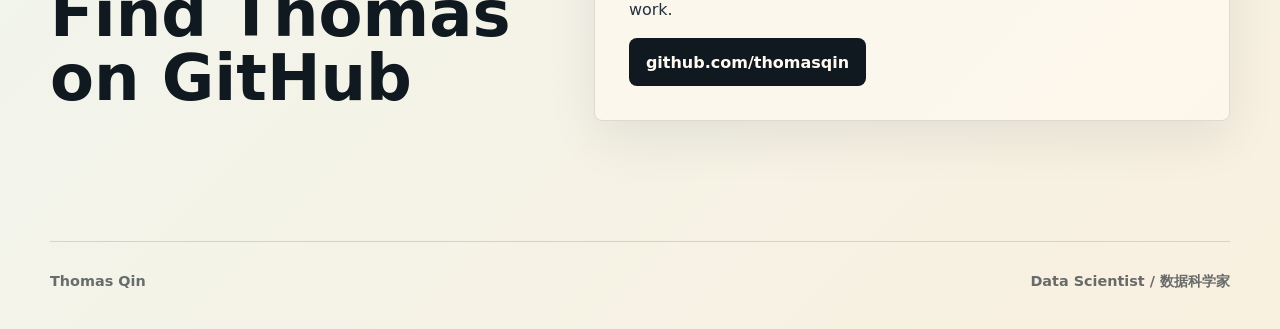
==== commit 27bdd5db: "Fix navigation order and sticky header" ====
--- a/index.html
+++ b/index.html
@@ -18,8 +18,8 @@
       </a>
       <nav class="nav-links" aria-label="Site navigation">
         <a href="#about">About</a>
+        <a href="#blog">Blog</a>
         <a href="#gallery">Gallery</a>
-        <a href="#blog">Blog</a>
         <a href="#contact">Contact</a>
       </nav>
     </header>
--- a/styles.css
+++ b/styles.css
@@ -17,6 +17,7 @@
 }
 
 html {
+  scroll-padding-top: 112px;
   scroll-behavior: smooth;
 }
 
@@ -55,15 +56,17 @@
 }
 
 .site-header {
-  position: sticky;
-  top: 0;
+  position: fixed;
+  top: 18px;
+  left: 50%;
   z-index: 20;
+  transform: translateX(-50%);
   display: flex;
   align-items: center;
   justify-content: space-between;
   gap: 24px;
   width: min(var(--max-width), calc(100% - 36px));
-  margin: 18px auto 0;
+  margin: 0;
   padding: 12px 14px;
   border: 1px solid rgba(16, 24, 32, 0.12);
   border-radius: var(--radius);
@@ -118,6 +121,7 @@
 main {
   width: min(var(--max-width), calc(100% - 36px));
   margin: 0 auto;
+  padding-top: 102px;
 }
 
 .section-grid {
@@ -515,14 +519,19 @@
 }
 
 @media (max-width: 620px) {
+  html {
+    scroll-padding-top: 166px;
+  }
+
   .site-header {
     align-items: flex-start;
     flex-direction: column;
   }
 
   .nav-links {
+    flex-wrap: wrap;
     width: 100%;
-    justify-content: space-between;
+    justify-content: flex-start;
   }
 
   .nav-links a {
@@ -539,6 +548,10 @@
   .site-footer {
     align-items: stretch;
     flex-direction: column;
+  }
+
+  main {
+    padding-top: 154px;
   }
 
   .button,
